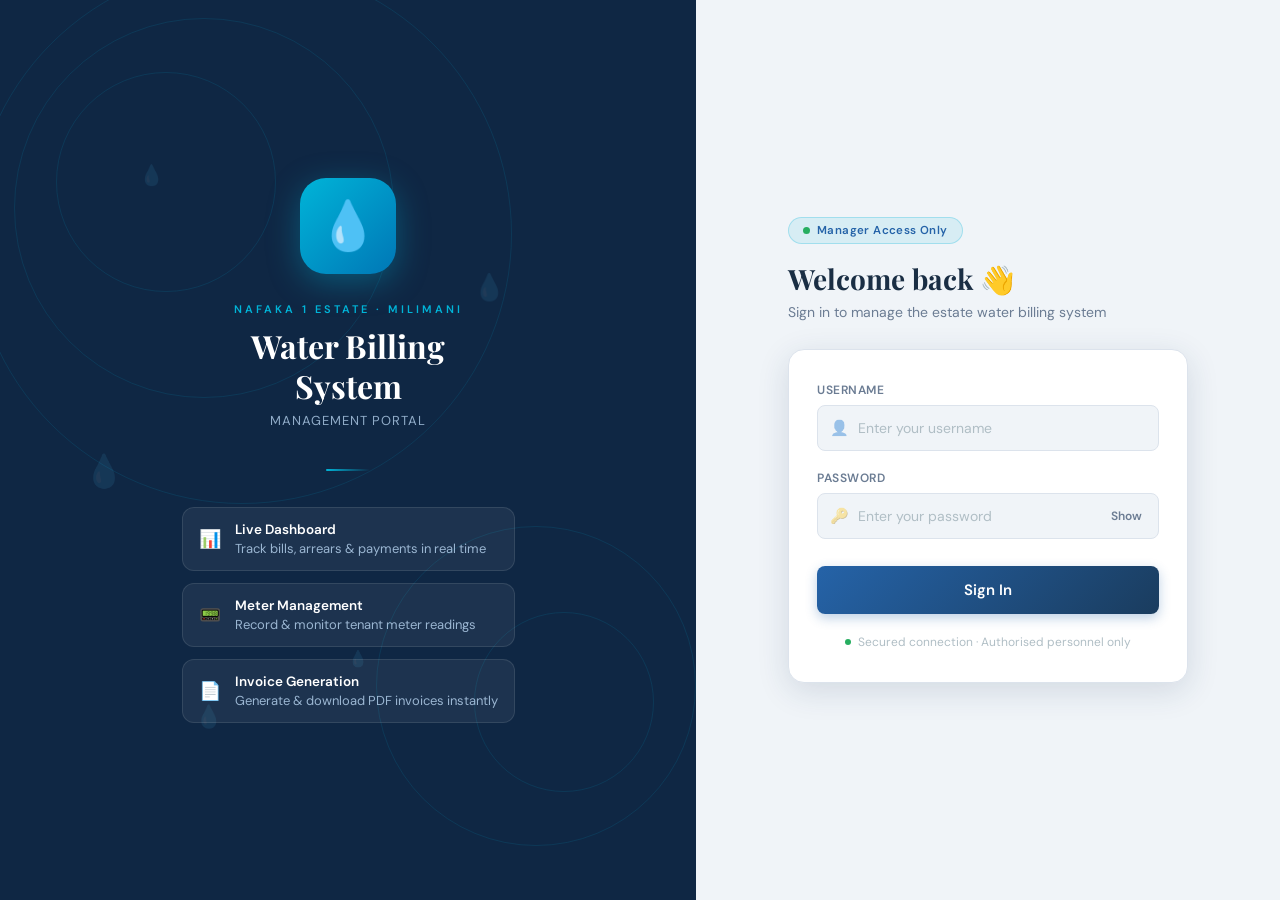
==== index.html @ 301ecf9f "first commit" ====
<!DOCTYPE html>
<html lang="en">
<head>
    <meta charset="UTF-8">
    <meta name="viewport" content="width=device-width, initial-scale=1.0">
    <title>Nafaka 1 Estate – Milimani Water Billing System</title>
    <link href="https://fonts.googleapis.com/css2?family=Playfair+Display:wght@600;700&family=DM+Sans:wght@300;400;500;600&display=swap" rel="stylesheet">
    <link rel="stylesheet" href="style.css">
    <style>
        /* Logout button sits naturally in sidebar footer */
        .logout-btn {
            width: 100%;
            margin-top: 12px;
            padding: 10px 0;
            background: rgba(231,76,60,0.12);
            color: #e74c3c;
            border: 1px solid rgba(231,76,60,0.25);
            border-radius: 10px;
            font-family: 'DM Sans', sans-serif;
            font-size: 13px;
            font-weight: 600;
            cursor: pointer;
            transition: background 0.2s, border-color 0.2s;
            display: flex;
            align-items: center;
            justify-content: center;
            gap: 8px;
            letter-spacing: 0.2px;
        }
        .logout-btn:hover {
            background: rgba(231,76,60,0.22);
            border-color: rgba(231,76,60,0.45);
        }
    </style>
</head>
<body>

    <!-- ═══════════════════════════════════════ -->
    <!--  SIDEBAR                                -->
    <!-- ═══════════════════════════════════════ -->
    <aside class="sidebar" id="sidebar">
        <div class="sidebar-header">
            <div class="logo">
                <div class="logo-icon">💧</div>
                <div>
                    <div class="logo-title">Nafaka 1 Estate</div>
                    <div class="logo-sub">Milimani Water Billing</div>
                </div>
            </div>
        </div>

        <nav class="sidebar-nav">
            <a href="#" class="nav-item active" onclick="showPage('dashboard')">
                <span class="nav-icon">📊</span> Dashboard
            </a>
            <a href="#" class="nav-item" onclick="showPage('members')">
                <span class="nav-icon">👥</span> Members
            </a>
            <a href="#" class="nav-item" onclick="showPage('readings')">
                <span class="nav-icon">📟</span> Meter Readings
            </a>
            <a href="#" class="nav-item" onclick="showPage('bills')">
                <span class="nav-icon">🧾</span> Bills & Payments
            </a>
            <a href="#" class="nav-item" onclick="showPage('invoices')">
                <span class="nav-icon">📄</span> Invoices
            </a>
            <a href="#" class="nav-item" onclick="showPage('reports')">
                <span class="nav-icon">📈</span> Arrears Report
            </a>
        </nav>

        <div class="sidebar-footer">
            <div class="sidebar-footer-text">Water Billing v1.0</div>
            <button class="logout-btn" onclick="logout()">
                🚪 Logout
            </button>
        </div>
    </aside>

    <!-- ═══════════════════════════════════════ -->
    <!--  MAIN CONTENT                           -->
    <!-- ═══════════════════════════════════════ -->
    <main class="main">

        <!-- TOP BAR -->
        <header class="topbar">
            <div class="topbar-left">
                <h1 class="page-title" id="pageTitle">Dashboard</h1>
            </div>
            <div class="topbar-right">
                <div class="date-badge" id="currentDate"></div>
            </div>
        </header>

        <!-- ─────────────────────────────────── -->
        <!--  DASHBOARD PAGE                     -->
        <!-- ─────────────────────────────────── -->
        <div id="page-dashboard" class="page active">

            <!-- Stats Row -->
            <div class="stats-grid">
                <div class="stat-card blue">
                    <div class="stat-icon">👥</div>
                    <div class="stat-info">
                        <div class="stat-value" id="totalMembers">0</div>
                        <div class="stat-label">Total Members</div>
                    </div>
                </div>
                <div class="stat-card green">
                    <div class="stat-icon">✅</div>
                    <div class="stat-info">
                        <div class="stat-value" id="paidBills">0</div>
                        <div class="stat-label">Paid Bills</div>
                    </div>
                </div>
                <div class="stat-card red">
                    <div class="stat-icon">⚠️</div>
                    <div class="stat-info">
                        <div class="stat-value" id="arrearsCount">0</div>
                        <div class="stat-label">Members in Arrears</div>
                    </div>
                </div>
                <div class="stat-card orange">
                    <div class="stat-icon">💰</div>
                    <div class="stat-info">
                        <div class="stat-value" id="totalUnpaid">0</div>
                        <div class="stat-label">Total Unpaid (KES)</div>
                    </div>
                </div>
            </div>

            <!-- Two-column tables -->
            <div class="dashboard-grid">
                <div class="card">
                    <div class="card-header">
                        <h2>Recent Bills</h2>
                    </div>
                    <div class="card-body">
                        <table class="table">
                            <thead>
                                <tr>
                                    <th>Member</th>
                                    <th>Amount (KES)</th>
                                    <th>Date</th>
                                    <th>Status</th>
                                </tr>
                            </thead>
                            <tbody id="recentBillsBody">
                                <tr><td colspan="4" class="loading">Loading...</td></tr>
                            </tbody>
                        </table>
                    </div>
                </div>

                <div class="card">
                    <div class="card-header">
                        <h2>Members in Arrears</h2>
                    </div>
                    <div class="card-body">
                        <table class="table">
                            <thead>
                                <tr>
                                    <th>Name</th>
                                    <th>House No</th>
                                    <th>Status</th>
                                </tr>
                            </thead>
                            <tbody id="arrearsBody">
                                <tr><td colspan="3" class="loading">Loading...</td></tr>
                            </tbody>
                        </table>
                    </div>
                </div>
            </div>
        </div>

        <!-- ─────────────────────────────────── -->
        <!--  MEMBERS PAGE                       -->
        <!-- ─────────────────────────────────── -->
        <div id="page-members" class="page">
            <div class="page-actions">
                <button class="btn btn-primary" onclick="openModal('addMemberModal')">+ Add Member</button>
            </div>
            <div class="card">
                <div class="card-header">
                    <h2>All Members</h2>
                    <input type="text" class="search-input" placeholder="Search members..." oninput="searchMembers(this.value)">
                </div>
                <div class="card-body">
                    <table class="table">
                        <thead>
                            <tr>
                                <th>ID</th>
                                <th>Name</th>
                                <th>House No</th>
                                <th>Meter No</th>
                                <th>Phone</th>
                                <th>Last Reading</th>
                                <th>Arrears</th>
                                <th>Actions</th>
                            </tr>
                        </thead>
                        <tbody id="membersBody">
                            <tr><td colspan="8" class="loading">Loading...</td></tr>
                        </tbody>
                    </table>
                </div>
            </div>
        </div>

        <!-- ─────────────────────────────────── -->
        <!--  METER READINGS PAGE                -->
        <!-- ─────────────────────────────────── -->
        <div id="page-readings" class="page">
            <div class="page-actions">
                <button class="btn btn-primary" onclick="openModal('addReadingModal')">+ Add Reading</button>
            </div>
            <div class="card">
                <div class="card-header">
                    <h2>Meter Readings</h2>
                </div>
                <div class="card-body">
                    <table class="table">
                        <thead>
                            <tr>
                                <th>ID</th>
                                <th>Previous Reading</th>
                                <th>Current Reading</th>
                                <th>Units Used</th>
                                <th>Reading Date</th>
                            </tr>
                        </thead>
                        <tbody id="readingsBody">
                            <tr><td colspan="5" class="loading">Loading...</td></tr>
                        </tbody>
                    </table>
                </div>
            </div>
        </div>

        <!-- ─────────────────────────────────── -->
        <!--  BILLS & PAYMENTS PAGE              -->
        <!-- ─────────────────────────────────── -->
        <div id="page-bills" class="page">
            <div class="card">
                <div class="card-header">
                    <h2>All Bills</h2>
                </div>
                <div class="card-body">
                    <table class="table">
                        <thead>
                            <tr>
                                <th>ID</th>
                                <th>Units Used</th>
                                <th>Amount (KES)</th>
                                <th>Arrears (KES)</th>
                                <th>Bill Date</th>
                                <th>Due Date</th>
                                <th>Status</th>
                                <th>Actions</th>
                            </tr>
                        </thead>
                        <tbody id="billsBody">
                            <tr><td colspan="8" class="loading">Loading...</td></tr>
                        </tbody>
                    </table>
                </div>
            </div>
        </div>

        <!-- ─────────────────────────────────── -->
        <!--  INVOICES PAGE                      -->
        <!-- ─────────────────────────────────── -->
        <div id="page-invoices" class="page">
            <div class="page-actions">
                <div class="input-group">
                    <input type="number" id="invoiceMemberId" placeholder="Enter Member ID" class="input" style="width:200px">
                    <button class="btn btn-primary" onclick="generateInvoice()">Generate Invoice</button>
                </div>
            </div>
            <div class="card">
                <div class="card-header">
                    <h2>All Invoices</h2>
                </div>
                <div class="card-body">
                    <table class="table">
                        <thead>
                            <tr>
                                <th>Invoice No</th>
                                <th>Member</th>
                                <th>Current Charges</th>
                                <th>Arrears</th>
                                <th>Total Amount</th>
                                <th>Date</th>
                                <th>Due Date</th>
                                <th>Actions</th>
                            </tr>
                        </thead>
                        <tbody id="invoicesBody">
                            <tr><td colspan="8" class="loading">Loading...</td></tr>
                        </tbody>
                    </table>
                </div>
            </div>
        </div>

        <!-- ─────────────────────────────────── -->
        <!--  ARREARS REPORT PAGE                -->
        <!-- ─────────────────────────────────── -->
        <div id="page-reports" class="page">
            <div class="page-actions">
                <a href="http://localhost:8085/reports/arrears/pdf" target="_blank" class="btn btn-danger">
                    📥 Download Arrears Report PDF
                </a>
            </div>
            <div class="dashboard-grid">
                <div class="card">
                    <div class="card-header">
                        <h2 style="color:#e74c3c">⚠️ Members in Arrears</h2>
                    </div>
                    <div class="card-body">
                        <table class="table">
                            <thead>
                                <tr>
                                    <th>Name</th>
                                    <th>House No</th>
                                    <th>Meter No</th>
                                    <th>Phone</th>
                                </tr>
                            </thead>
                            <tbody id="reportArrearsBody">
                                <tr><td colspan="4" class="loading">Loading...</td></tr>
                            </tbody>
                        </table>
                    </div>
                </div>
                <div class="card">
                    <div class="card-header">
                        <h2 style="color:#27ae60">✅ Members Up To Date</h2>
                    </div>
                    <div class="card-body">
                        <table class="table">
                            <thead>
                                <tr>
                                    <th>Name</th>
                                    <th>House No</th>
                                    <th>Meter No</th>
                                    <th>Phone</th>
                                </tr>
                            </thead>
                            <tbody id="reportUpToDateBody">
                                <tr><td colspan="4" class="loading">Loading...</td></tr>
                            </tbody>
                        </table>
                    </div>
                </div>
            </div>
        </div>

    </main><!-- end .main -->


    <!-- ═══════════════════════════════════════ -->
    <!--  MODALS                                 -->
    <!-- ═══════════════════════════════════════ -->

    <!-- Add Member -->
    <div id="addMemberModal" class="modal">
        <div class="modal-content">
            <div class="modal-header">
                <h2>Add New Member</h2>
                <button class="modal-close" onclick="closeModal('addMemberModal')">✕</button>
            </div>
            <div class="modal-body">
                <div class="form-group">
                    <label>Full Name</label>
                    <input type="text" id="memberName" class="input" placeholder="e.g. John Doe">
                </div>
                <div class="form-group">
                    <label>House Number</label>
                    <input type="text" id="memberHouse" class="input" placeholder="e.g. H12">
                </div>
                <div class="form-group">
                    <label>Meter Number</label>
                    <input type="text" id="memberMeter" class="input" placeholder="e.g. MTR102">
                </div>
                <div class="form-group">
                    <label>Phone Number</label>
                    <input type="text" id="memberPhone" class="input" placeholder="e.g. 0712345678">
                </div>
            </div>
            <div class="modal-footer">
                <button class="btn btn-secondary" onclick="closeModal('addMemberModal')">Cancel</button>
                <button class="btn btn-primary" onclick="addMember()">Add Member</button>
            </div>
        </div>
    </div>

    <!-- Add Reading -->
    <div id="addReadingModal" class="modal">
        <div class="modal-content">
            <div class="modal-header">
                <h2>Add Meter Reading</h2>
                <button class="modal-close" onclick="closeModal('addReadingModal')">✕</button>
            </div>
            <div class="modal-body">
                <div class="form-group">
                    <label>Member ID</label>
                    <input type="number" id="readingMemberId" class="input" placeholder="Enter Member ID">
                </div>
                <div class="form-group">
                    <label>Current Reading</label>
                    <input type="number" id="currentReading" class="input" placeholder="Enter current meter reading">
                </div>
            </div>
            <div class="modal-footer">
                <button class="btn btn-secondary" onclick="closeModal('addReadingModal')">Cancel</button>
                <button class="btn btn-primary" onclick="addReading()">Submit Reading</button>
            </div>
        </div>
    </div>

    <!-- Edit Member -->
    <div id="editMemberModal" class="modal">
        <div class="modal-content">
            <div class="modal-header">
                <h2>Edit Member</h2>
                <button class="modal-close" onclick="closeModal('editMemberModal')">✕</button>
            </div>
            <div class="modal-body">
                <input type="hidden" id="editMemberId">
                <div class="form-group">
                    <label>Full Name</label>
                    <input type="text" id="editMemberName" class="input">
                </div>
                <div class="form-group">
                    <label>House Number</label>
                    <input type="text" id="editMemberHouse" class="input">
                </div>
                <div class="form-group">
                    <label>Meter Number</label>
                    <input type="text" id="editMemberMeter" class="input">
                </div>
                <div class="form-group">
                    <label>Phone Number</label>
                    <input type="text" id="editMemberPhone" class="input">
                </div>
            </div>
            <div class="modal-footer">
                <button class="btn btn-secondary" onclick="closeModal('editMemberModal')">Cancel</button>
                <button class="btn btn-primary" onclick="updateMember()">Save Changes</button>
            </div>
        </div>
    </div>

    <!-- Toast -->
    <div id="toast" class="toast"></div>

    <!-- ═══════════════════════════════════════ -->
    <!--  SCRIPTS — auth guard FIRST            -->
    <!-- ═══════════════════════════════════════ -->
    <script src="auth-guard.js"></script>
    <script src="app.js"></script>

</body>
</html>
---- style.css ----
/* ===== CSS VARIABLES ===== */
:root {
    --primary: #1a3c5e;
    --primary-light: #2563a8;
    --accent: #00b4d8;
    --success: #27ae60;
    --danger: #e74c3c;
    --warning: #f39c12;
    --bg: #f0f4f8;
    --sidebar-bg: #0f2744;
    --sidebar-text: #a8c4e0;
    --sidebar-active: #00b4d8;
    --card-bg: #ffffff;
    --text-primary: #1a2e44;
    --text-secondary: #6b7c93;
    --border: #dce3ec;
    --shadow: 0 2px 16px rgba(26,60,94,0.08);
    --shadow-lg: 0 8px 32px rgba(26,60,94,0.14);
    --radius: 12px;
    --sidebar-width: 240px;
}

/* ===== RESET ===== */
*, *::before, *::after { box-sizing: border-box; margin: 0; padding: 0; }
body {
    font-family: 'DM Sans', sans-serif;
    background: var(--bg);
    color: var(--text-primary);
    display: flex;
    min-height: 100vh;
}

/* ===== SIDEBAR ===== */
.sidebar {
    width: var(--sidebar-width);
    background: var(--sidebar-bg);
    min-height: 100vh;
    position: fixed;
    left: 0; top: 0;
    display: flex;
    flex-direction: column;
    z-index: 100;
    box-shadow: 4px 0 24px rgba(0,0,0,0.15);
}

.sidebar-header {
    padding: 28px 20px 20px;
    border-bottom: 1px solid rgba(255,255,255,0.07);
}

.logo {
    display: flex;
    align-items: center;
    gap: 12px;
}

.logo-icon {
    font-size: 28px;
    background: linear-gradient(135deg, var(--accent), #0077b6);
    width: 44px; height: 44px;
    border-radius: 12px;
    display: flex;
    align-items: center;
    justify-content: center;
}

.logo-title {
    font-family: 'Playfair Display', serif;
    font-size: 20px;
    font-weight: 700;
    color: #ffffff;
    letter-spacing: 0.5px;
}

.logo-sub {
    font-size: 11px;
    color: var(--sidebar-text);
    margin-top: 2px;
}

.sidebar-nav {
    flex: 1;
    padding: 20px 12px;
    display: flex;
    flex-direction: column;
    gap: 4px;
}

.nav-item {
    display: flex;
    align-items: center;
    gap: 12px;
    padding: 11px 14px;
    border-radius: 10px;
    color: var(--sidebar-text);
    text-decoration: none;
    font-size: 14px;
    font-weight: 500;
    transition: all 0.2s ease;
}

.nav-item:hover {
    background: rgba(255,255,255,0.07);
    color: #ffffff;
}

.nav-item.active {
    background: linear-gradient(135deg, var(--accent), #0077b6);
    color: #ffffff;
    box-shadow: 0 4px 12px rgba(0,180,216,0.3);
}

.nav-icon { font-size: 16px; }

.sidebar-footer {
    padding: 16px 20px;
    border-top: 1px solid rgba(255,255,255,0.07);
}

.sidebar-footer-text {
    font-size: 11px;
    color: var(--sidebar-text);
    text-align: center;
}

/* ===== MAIN ===== */
.main {
    margin-left: var(--sidebar-width);
    flex: 1;
    min-height: 100vh;
    display: flex;
    flex-direction: column;
}

/* ===== TOPBAR ===== */
.topbar {
    background: var(--card-bg);
    padding: 18px 32px;
    display: flex;
    align-items: center;
    justify-content: space-between;
    border-bottom: 1px solid var(--border);
    box-shadow: var(--shadow);
    position: sticky;
    top: 0;
    z-index: 50;
}

.page-title {
    font-family: 'Playfair Display', serif;
    font-size: 22px;
    font-weight: 700;
    color: var(--primary);
}

.date-badge {
    background: var(--bg);
    padding: 8px 16px;
    border-radius: 20px;
    font-size: 13px;
    color: var(--text-secondary);
    font-weight: 500;
    border: 1px solid var(--border);
}

/* ===== PAGES ===== */
.page { display: none; padding: 28px 32px; animation: fadeIn 0.3s ease; }
.page.active { display: block; }

@keyframes fadeIn {
    from { opacity: 0; transform: translateY(8px); }
    to { opacity: 1; transform: translateY(0); }
}

/* ===== STATS GRID ===== */
.stats-grid {
    display: grid;
    grid-template-columns: repeat(4, 1fr);
    gap: 20px;
    margin-bottom: 28px;
}

.stat-card {
    background: var(--card-bg);
    border-radius: var(--radius);
    padding: 24px;
    display: flex;
    align-items: center;
    gap: 16px;
    box-shadow: var(--shadow);
    border-left: 4px solid transparent;
    transition: transform 0.2s, box-shadow 0.2s;
}

.stat-card:hover { transform: translateY(-2px); box-shadow: var(--shadow-lg); }
.stat-card.blue { border-left-color: var(--primary-light); }
.stat-card.green { border-left-color: var(--success); }
.stat-card.red { border-left-color: var(--danger); }
.stat-card.orange { border-left-color: var(--warning); }

.stat-icon { font-size: 32px; }

.stat-value {
    font-family: 'Playfair Display', serif;
    font-size: 28px;
    font-weight: 700;
    color: var(--text-primary);
    line-height: 1;
}

.stat-label {
    font-size: 13px;
    color: var(--text-secondary);
    margin-top: 4px;
    font-weight: 500;
}

/* ===== DASHBOARD GRID ===== */
.dashboard-grid {
    display: grid;
    grid-template-columns: 1fr 1fr;
    gap: 20px;
}

/* ===== CARDS ===== */
.card {
    background: var(--card-bg);
    border-radius: var(--radius);
    box-shadow: var(--shadow);
    overflow: hidden;
    margin-bottom: 20px;
}

.card-header {
    padding: 18px 24px;
    border-bottom: 1px solid var(--border);
    display: flex;
    align-items: center;
    justify-content: space-between;
}

.card-header h2 {
    font-family: 'Playfair Display', serif;
    font-size: 17px;
    font-weight: 600;
    color: var(--text-primary);
}

.card-body { padding: 0; overflow-x: auto; }

/* ===== TABLE ===== */
.table {
    width: 100%;
    border-collapse: collapse;
    font-size: 13.5px;
}

.table th {
    background: #f7fafc;
    padding: 12px 16px;
    text-align: left;
    font-weight: 600;
    color: var(--text-secondary);
    font-size: 12px;
    text-transform: uppercase;
    letter-spacing: 0.5px;
    border-bottom: 1px solid var(--border);
}

.table td {
    padding: 13px 16px;
    border-bottom: 1px solid #f0f4f8;
    color: var(--text-primary);
    vertical-align: middle;
}

.table tr:last-child td { border-bottom: none; }
.table tbody tr:hover { background: #f7fafc; }

.loading { text-align: center; color: var(--text-secondary); font-style: italic; padding: 24px !important; }

/* ===== BADGES ===== */
.badge {
    padding: 4px 10px;
    border-radius: 20px;
    font-size: 11px;
    font-weight: 600;
    text-transform: uppercase;
    letter-spacing: 0.5px;
}

.badge-success { background: #d4edda; color: #155724; }
.badge-danger { background: #f8d7da; color: #721c24; }
.badge-warning { background: #fff3cd; color: #856404; }

/* ===== BUTTONS ===== */
.btn {
    padding: 10px 20px;
    border-radius: 8px;
    border: none;
    cursor: pointer;
    font-size: 14px;
    font-weight: 600;
    font-family: 'DM Sans', sans-serif;
    transition: all 0.2s ease;
    text-decoration: none;
    display: inline-flex;
    align-items: center;
    gap: 6px;
}

.btn-primary {
    background: linear-gradient(135deg, var(--primary-light), var(--primary));
    color: white;
    box-shadow: 0 4px 12px rgba(37,99,168,0.3);
}

.btn-primary:hover { transform: translateY(-1px); box-shadow: 0 6px 16px rgba(37,99,168,0.4); }

.btn-secondary {
    background: var(--bg);
    color: var(--text-primary);
    border: 1px solid var(--border);
}

.btn-secondary:hover { background: var(--border); }

.btn-success {
    background: linear-gradient(135deg, #2ecc71, #27ae60);
    color: white;
    font-size: 12px;
    padding: 6px 12px;
}

.btn-danger {
    background: linear-gradient(135deg, #e74c3c, #c0392b);
    color: white;
}

.btn-danger:hover { transform: translateY(-1px); }

.btn-sm {
    padding: 5px 10px;
    font-size: 12px;
    border-radius: 6px;
}

.btn-outline {
    background: transparent;
    border: 1px solid var(--primary-light);
    color: var(--primary-light);
    font-size: 12px;
    padding: 5px 10px;
}

.btn-outline:hover { background: var(--primary-light); color: white; }

/* ===== PAGE ACTIONS ===== */
.page-actions {
    display: flex;
    align-items: center;
    gap: 12px;
    margin-bottom: 20px;
    flex-wrap: wrap;
}

.input-group {
    display: flex;
    gap: 10px;
    align-items: center;
}

/* ===== INPUTS ===== */
.input {
    padding: 10px 14px;
    border: 1px solid var(--border);
    border-radius: 8px;
    font-size: 14px;
    font-family: 'DM Sans', sans-serif;
    color: var(--text-primary);
    background: var(--card-bg);
    outline: none;
    transition: border-color 0.2s;
    width: 100%;
}

.input:focus { border-color: var(--accent); box-shadow: 0 0 0 3px rgba(0,180,216,0.1); }

.search-input {
    padding: 8px 14px;
    border: 1px solid var(--border);
    border-radius: 20px;
    font-size: 13px;
    font-family: 'DM Sans', sans-serif;
    outline: none;
    transition: border-color 0.2s;
    width: 220px;
}

.search-input:focus { border-color: var(--accent); }

/* ===== MODALS ===== */
.modal {
    display: none;
    position: fixed;
    inset: 0;
    background: rgba(15,39,68,0.6);
    z-index: 200;
    align-items: center;
    justify-content: center;
    backdrop-filter: blur(4px);
}

.modal.active { display: flex; animation: fadeIn 0.2s ease; }

.modal-content {
    background: var(--card-bg);
    border-radius: 16px;
    width: 480px;
    max-width: 95vw;
    box-shadow: var(--shadow-lg);
    animation: slideUp 0.3s ease;
}

@keyframes slideUp {
    from { transform: translateY(20px); opacity: 0; }
    to { transform: translateY(0); opacity: 1; }
}

.modal-header {
    padding: 20px 24px;
    border-bottom: 1px solid var(--border);
    display: flex;
    align-items: center;
    justify-content: space-between;
}

.modal-header h2 {
    font-family: 'Playfair Display', serif;
    font-size: 18px;
    color: var(--primary);
}

.modal-close {
    background: none;
    border: none;
    font-size: 18px;
    cursor: pointer;
    color: var(--text-secondary);
    width: 32px; height: 32px;
    border-radius: 50%;
    display: flex;
    align-items: center;
    justify-content: center;
    transition: background 0.2s;
}

.modal-close:hover { background: var(--bg); }

.modal-body {
    padding: 24px;
    display: flex;
    flex-direction: column;
    gap: 16px;
}

.modal-footer {
    padding: 16px 24px;
    border-top: 1px solid var(--border);
    display: flex;
    justify-content: flex-end;
    gap: 10px;
}

.form-group label {
    display: block;
    font-size: 13px;
    font-weight: 600;
    color: var(--text-secondary);
    margin-bottom: 6px;
    text-transform: uppercase;
    letter-spacing: 0.5px;
}

/* ===== TOAST ===== */
.toast {
    position: fixed;
    bottom: 28px;
    right: 28px;
    background: var(--primary);
    color: white;
    padding: 14px 24px;
    border-radius: 10px;
    font-size: 14px;
    font-weight: 500;
    box-shadow: var(--shadow-lg);
    z-index: 999;
    display: none;
    animation: slideUp 0.3s ease;
}

.toast.success { background: var(--success); }
.toast.error { background: var(--danger); }
.toast.show { display: block; }

/* ===== RESPONSIVE ===== */
@media (max-width: 1024px) {
    .stats-grid { grid-template-columns: repeat(2, 1fr); }
    .dashboard-grid { grid-template-columns: 1fr; }
}

@media (max-width: 768px) {
    .sidebar { transform: translateX(-100%); }
    .main { margin-left: 0; }
    .stats-grid { grid-template-columns: 1fr 1fr; }
    .page { padding: 16px; }
    .topbar { padding: 14px 16px; }
}
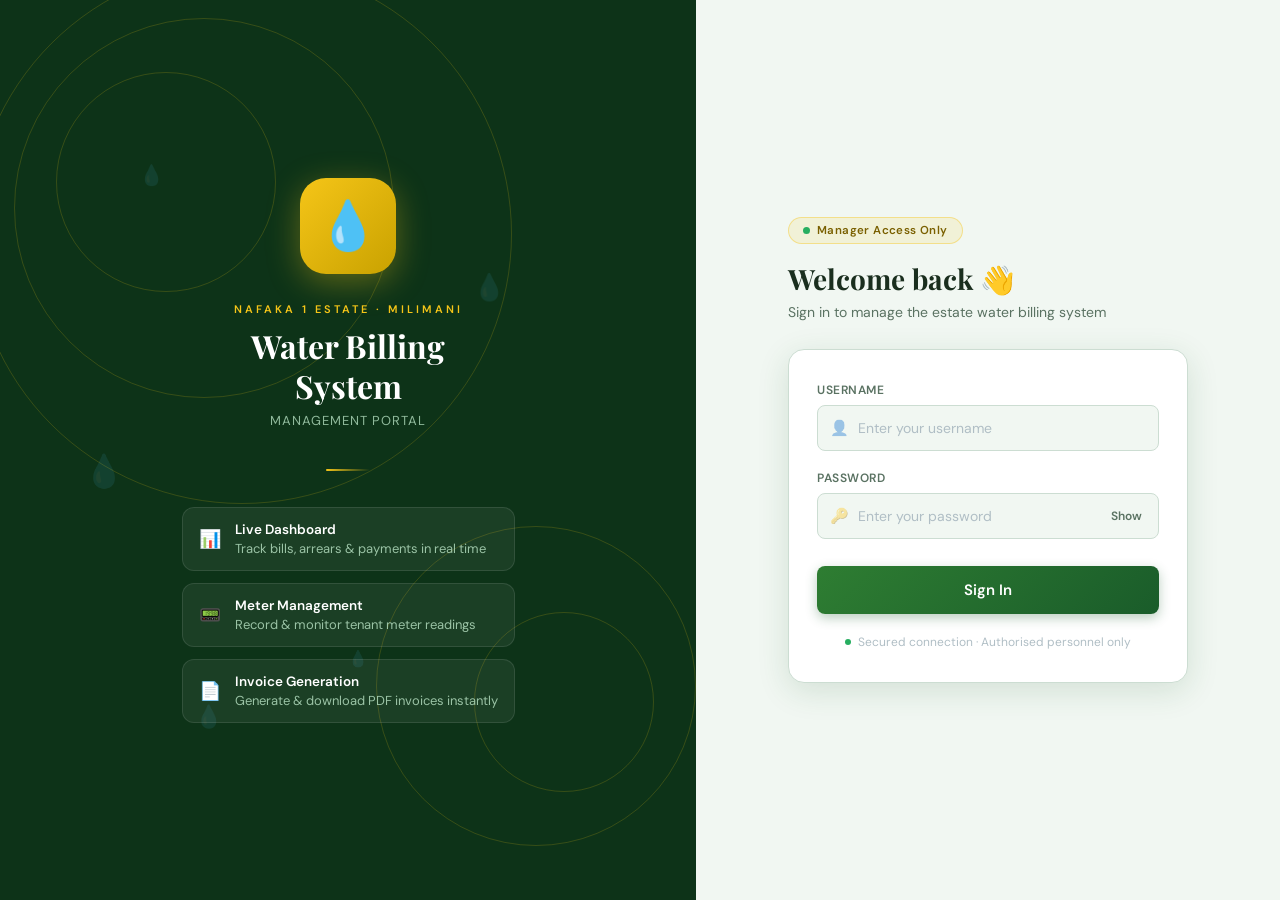
==== commit e792ba66: "Fixed edit reading modal and reports" ====
--- a/index.html
+++ b/index.html
@@ -7,14 +7,13 @@
     <link href="https://fonts.googleapis.com/css2?family=Playfair+Display:wght@600;700&family=DM+Sans:wght@300;400;500;600&display=swap" rel="stylesheet">
     <link rel="stylesheet" href="style.css">
     <style>
-        /* Logout button sits naturally in sidebar footer */
         .logout-btn {
             width: 100%;
             margin-top: 12px;
             padding: 10px 0;
-            background: rgba(231,76,60,0.12);
-            color: #e74c3c;
-            border: 1px solid rgba(231,76,60,0.25);
+            background: rgba(245,197,24,0.12);
+            color: #7a6000;
+            border: 1px solid rgba(245,197,24,0.35);
             border-radius: 10px;
             font-family: 'DM Sans', sans-serif;
             font-size: 13px;
@@ -28,8 +27,8 @@
             letter-spacing: 0.2px;
         }
         .logout-btn:hover {
-            background: rgba(231,76,60,0.22);
-            border-color: rgba(231,76,60,0.45);
+            background: rgba(245,197,24,0.25);
+            border-color: rgba(245,197,24,0.6);
         }
     </style>
 </head>
@@ -229,10 +228,11 @@
                                 <th>Current Reading</th>
                                 <th>Units Used</th>
                                 <th>Reading Date</th>
+                                <th>Actions</th>
                             </tr>
                         </thead>
                         <tbody id="readingsBody">
-                            <tr><td colspan="5" class="loading">Loading...</td></tr>
+                            <tr><td colspan="6" class="loading">Loading...</td></tr>
                         </tbody>
                     </table>
                 </div>
@@ -421,6 +421,27 @@
         </div>
     </div>
 
+    <!-- ✅ FIX 2: Edit Reading Modal — added here -->
+    <div id="editReadingModal" class="modal">
+        <div class="modal-content">
+            <div class="modal-header">
+                <h2>Edit Meter Reading</h2>
+                <button class="modal-close" onclick="closeModal('editReadingModal')">✕</button>
+            </div>
+            <div class="modal-body">
+                <input type="hidden" id="editReadingId">
+                <div class="form-group">
+                    <label>Corrected Current Reading</label>
+                    <input type="number" id="editCurrentReading" class="input" placeholder="Enter correct meter reading">
+                </div>
+            </div>
+            <div class="modal-footer">
+                <button class="btn btn-secondary" onclick="closeModal('editReadingModal')">Cancel</button>
+                <button class="btn btn-primary" onclick="updateReading()">Save Changes</button>
+            </div>
+        </div>
+    </div>
+
     <!-- Edit Member -->
     <div id="editMemberModal" class="modal">
         <div class="modal-content">
@@ -464,4 +485,4 @@
     <script src="app.js"></script>
 
 </body>
-</html>
+</html>
--- a/style.css
+++ b/style.css
@@ -1,21 +1,21 @@
 /* ===== CSS VARIABLES ===== */
 :root {
-    --primary: #1a3c5e;
-    --primary-light: #2563a8;
-    --accent: #00b4d8;
+    --primary: #1a5c2a;
+    --primary-light: #2e7d32;
+    --accent: #f5c518;
     --success: #27ae60;
     --danger: #e74c3c;
     --warning: #f39c12;
-    --bg: #f0f4f8;
-    --sidebar-bg: #0f2744;
-    --sidebar-text: #a8c4e0;
-    --sidebar-active: #00b4d8;
+    --bg: #f1f7f2;
+    --sidebar-bg: #0d3318;
+    --sidebar-text: #a8d0b0;
+    --sidebar-active: #f5c518;
     --card-bg: #ffffff;
-    --text-primary: #1a2e44;
-    --text-secondary: #6b7c93;
-    --border: #dce3ec;
-    --shadow: 0 2px 16px rgba(26,60,94,0.08);
-    --shadow-lg: 0 8px 32px rgba(26,60,94,0.14);
+    --text-primary: #1a2e1e;
+    --text-secondary: #5a7262;
+    --border: #ccddd2;
+    --shadow: 0 2px 16px rgba(26,92,42,0.08);
+    --shadow-lg: 0 8px 32px rgba(26,92,42,0.14);
     --radius: 12px;
     --sidebar-width: 240px;
 }
@@ -56,7 +56,7 @@
 
 .logo-icon {
     font-size: 28px;
-    background: linear-gradient(135deg, var(--accent), #0077b6);
+    background: linear-gradient(135deg, var(--accent), #c9a200);
     width: 44px; height: 44px;
     border-radius: 12px;
     display: flex;
@@ -105,9 +105,9 @@
 }
 
 .nav-item.active {
-    background: linear-gradient(135deg, var(--accent), #0077b6);
-    color: #ffffff;
-    box-shadow: 0 4px 12px rgba(0,180,216,0.3);
+    background: linear-gradient(135deg, var(--accent), #c9a200);
+    color: #1a2e1e;
+    box-shadow: 0 4px 12px rgba(245,197,24,0.35);
 }
 
 .nav-icon { font-size: 16px; }
@@ -193,10 +193,10 @@
 }
 
 .stat-card:hover { transform: translateY(-2px); box-shadow: var(--shadow-lg); }
-.stat-card.blue { border-left-color: var(--primary-light); }
+.stat-card.blue  { border-left-color: var(--accent); }
 .stat-card.green { border-left-color: var(--success); }
-.stat-card.red { border-left-color: var(--danger); }
-.stat-card.orange { border-left-color: var(--warning); }
+.stat-card.red   { border-left-color: var(--danger); }
+.stat-card.orange{ border-left-color: var(--warning); }
 
 .stat-icon { font-size: 32px; }
 
@@ -256,7 +256,7 @@
 }
 
 .table th {
-    background: #f7fafc;
+    background: #eaf3ec;
     padding: 12px 16px;
     text-align: left;
     font-weight: 600;
@@ -269,13 +269,13 @@
 
 .table td {
     padding: 13px 16px;
-    border-bottom: 1px solid #f0f4f8;
+    border-bottom: 1px solid #eaf3ec;
     color: var(--text-primary);
     vertical-align: middle;
 }
 
 .table tr:last-child td { border-bottom: none; }
-.table tbody tr:hover { background: #f7fafc; }
+.table tbody tr:hover { background: #eaf3ec; }
 
 .loading { text-align: center; color: var(--text-secondary); font-style: italic; padding: 24px !important; }
 
@@ -290,7 +290,7 @@
 }
 
 .badge-success { background: #d4edda; color: #155724; }
-.badge-danger { background: #f8d7da; color: #721c24; }
+.badge-danger  { background: #f8d7da; color: #721c24; }
 .badge-warning { background: #fff3cd; color: #856404; }
 
 /* ===== BUTTONS ===== */
@@ -312,10 +312,10 @@
 .btn-primary {
     background: linear-gradient(135deg, var(--primary-light), var(--primary));
     color: white;
-    box-shadow: 0 4px 12px rgba(37,99,168,0.3);
-}
-
-.btn-primary:hover { transform: translateY(-1px); box-shadow: 0 6px 16px rgba(37,99,168,0.4); }
+    box-shadow: 0 4px 12px rgba(26,92,42,0.3);
+}
+
+.btn-primary:hover { transform: translateY(-1px); box-shadow: 0 6px 16px rgba(26,92,42,0.4); }
 
 .btn-secondary {
     background: var(--bg);
@@ -384,7 +384,7 @@
     width: 100%;
 }
 
-.input:focus { border-color: var(--accent); box-shadow: 0 0 0 3px rgba(0,180,216,0.1); }
+.input:focus { border-color: var(--accent); box-shadow: 0 0 0 3px rgba(245,197,24,0.15); }
 
 .search-input {
     padding: 8px 14px;
@@ -404,7 +404,7 @@
     display: none;
     position: fixed;
     inset: 0;
-    background: rgba(15,39,68,0.6);
+    background: rgba(13,51,24,0.6);
     z-index: 200;
     align-items: center;
     justify-content: center;
@@ -500,8 +500,8 @@
 }
 
 .toast.success { background: var(--success); }
-.toast.error { background: var(--danger); }
-.toast.show { display: block; }
+.toast.error   { background: var(--danger); }
+.toast.show    { display: block; }
 
 /* ===== RESPONSIVE ===== */
 @media (max-width: 1024px) {
@@ -515,4 +515,4 @@
     .stats-grid { grid-template-columns: 1fr 1fr; }
     .page { padding: 16px; }
     .topbar { padding: 14px 16px; }
-}
+}
